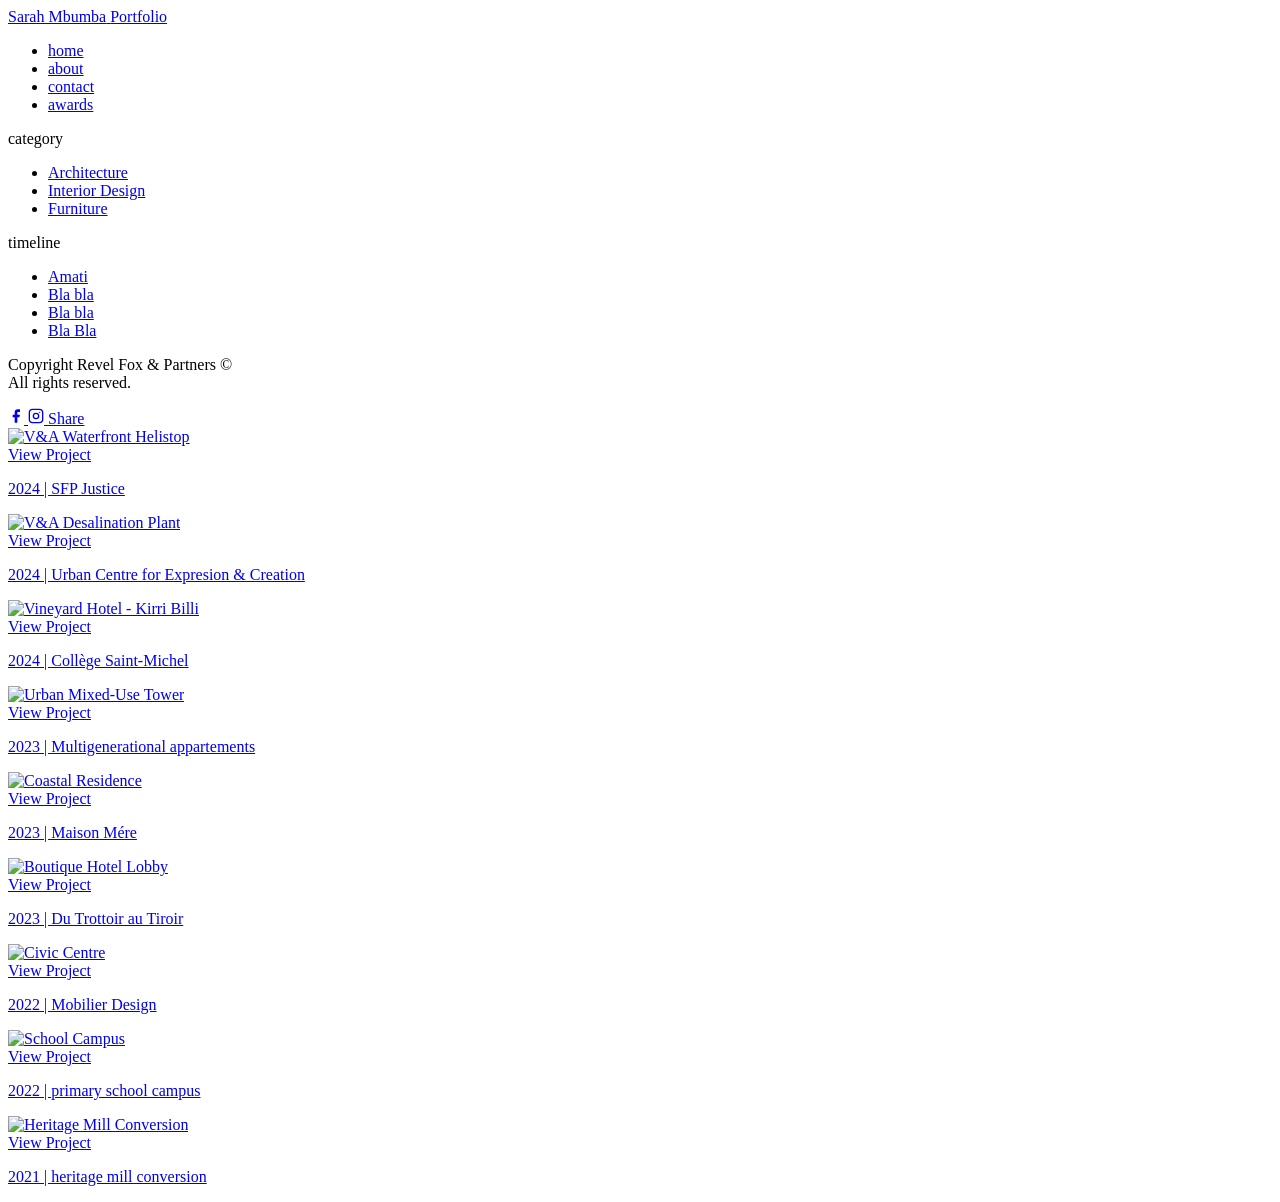
==== index.html @ c2f4e92c "Add files via upload" ====
<!DOCTYPE html>
<html lang="en">
<head>
  <meta charset="UTF-8" />
  <meta name="viewport" content="width=device-width, initial-scale=1.0" />
  <title>Revel Fox & Partners — Architects and Planners</title>
  <link rel="stylesheet" href="style.css" />
  <!-- Google Fonts: Cormorant Garamond for the logo, Lato for body -->
  <link href="https://fonts.googleapis.com/css2?family=Cormorant+Garamond:wght@400;500;600&family=Lato:wght@300;400;700&display=swap" rel="stylesheet" />
</head>
<body>

  <!-- ===================== SIDEBAR ===================== -->
  <aside class="sidebar">

    <!-- Logo -->
    <div class="sidebar-logo">
      <a href="index.html" class="logo-link">
        <span class="logo-name">Sarah Mbumba</span>
        <span class="logo-sub">Portfolio</span>
      </a>
    </div>

    <!-- Primary nav -->
    <nav class="sidebar-nav">
      <ul>
        <li><a href="index.html" class="nav-link active">home</a></li>
        <li><a href="about.html" class="nav-link">about</a></li>
        <li><a href="contact.html" class="nav-link">contact</a></li>
        <li><a href="awards.html" class="nav-link">awards</a></li>
      </ul>
    </nav>

    <!-- Category filter -->
    <div class="sidebar-section">
      <p class="sidebar-label">category</p>
      <ul>
        <li><a href="#" class="filter-link" data-filter="residential">Architecture</a></li>
        <li><a href="#" class="filter-link" data-filter="hotel-leisure">Interior Design</a></li>
        <li><a href="#" class="filter-link" data-filter="commercial">Furniture</a></li>
      </ul>
    </div>

    <!-- Experience -->
    <div class="sidebar-section">
      <p class="sidebar-label">timeline</p>
      <ul>
        <li><a href="#" class="filter-link" data-filter="current">Amati</a></li>
        <li><a href="#" class="filter-link" data-filter="2010s">Bla bla</a></li>
        <li><a href="#" class="filter-link" data-filter="2000s">Bla bla</a></li>
        <li><a href="#" class="filter-link" data-filter="1990s">Bla Bla</a></li>
      </ul>
    </div>

    <!-- Footer -->
    <div class="sidebar-footer">
      <p class="copyright">Copyright Revel Fox &amp; Partners ©<br>All rights reserved.</p>
      <div class="social-links">
        <a href="#" class="social-link" aria-label="Facebook">
          <!-- Facebook SVG icon -->
          <svg width="16" height="16" viewBox="0 0 24 24" fill="currentColor">
            <path d="M18 2h-3a5 5 0 0 0-5 5v3H7v4h3v8h4v-8h3l1-4h-4V7a1 1 0 0 1 1-1h3z"/>
          </svg>
        </a>
        <a href="#" class="social-link" aria-label="Instagram">
          <!-- Instagram SVG icon -->
          <svg width="16" height="16" viewBox="0 0 24 24" fill="none" stroke="currentColor" stroke-width="2">
            <rect x="2" y="2" width="20" height="20" rx="5" ry="5"/>
            <circle cx="12" cy="12" r="4"/>
            <circle cx="17.5" cy="6.5" r="1" fill="currentColor" stroke="none"/>
          </svg>
        </a>
        <a href="#" class="social-link share-link">Share</a>
      </div>
    </div>

  </aside>

  <!-- ===================== MAIN CONTENT ===================== -->
  <main class="main-content">

    <div class="projects-grid">

      <!-- Project 1 -->
      <a href="project.html?id=va-helistop" class="project-card">
        <div class="project-img-wrap">
          <img src="Images/Project 01.png" alt="V&A Waterfront Helistop" />
          <div class="project-overlay">
            <span>View Project</span>
          </div>
        </div>
        <p class="project-caption"><span class="project-year">2024</span> | SFP Justice</p>
      </a>

      <!-- Project 2 -->
      <a href="project.html?id=va-desalination" class="project-card">
        <div class="project-img-wrap">
          <img src="Images/Project 02.png" alt="V&A Desalination Plant" />
          <div class="project-overlay">
            <span>View Project</span>
          </div>
        </div>
        <p class="project-caption"><span class="project-year">2024</span> | Urban Centre for Expresion & Creation</p>
      </a>

      <!-- Project 3 -->
      <a href="project.html?id=vineyard-hotel" class="project-card">
        <div class="project-img-wrap">
          <img src="https://images.unsplash.com/photo-1600585154526-990dced4db0d?w=700&q=80" alt="Vineyard Hotel - Kirri Billi" />
          <div class="project-overlay">
            <span>View Project</span>
          </div>
        </div>
        <p class="project-caption"><span class="project-year">2024</span> | Collège Saint-Michel</p>
      </a>

      <!-- Project 4 -->
      <a href="project.html?id=urban-tower" class="project-card">
        <div class="project-img-wrap">
          <img src="Images/Project 04.png" alt="Urban Mixed-Use Tower" />
          <div class="project-overlay">
            <span>View Project</span>
          </div>
        </div>
        <p class="project-caption"><span class="project-year">2023</span> | Multigenerational appartements</p>
      </a>

      <!-- Project 5 -->
      <a href="project.html?id=coastal-residence" class="project-card">
        <div class="project-img-wrap">
          <img src="Images/Project 05.png" alt="Coastal Residence" />
          <div class="project-overlay">
            <span>View Project</span>
          </div>
        </div>
        <p class="project-caption"><span class="project-year">2023</span> | Maison Mére</p>
      </a>

      <!-- Project 6 -->
      <a href="project.html?id=hotel-lobby" class="project-card">
        <div class="project-img-wrap">
          <img src="Images/Project 06.png" alt="Boutique Hotel Lobby" />
          <div class="project-overlay">
            <span>View Project</span>
          </div>
        </div>
        <p class="project-caption"><span class="project-year">2023</span> | Du Trottoir au Tiroir</p>
      </a>

      <!-- Project 7 -->
      <a href="project.html?id=civic-centre" class="project-card">
        <div class="project-img-wrap">
          <img src="Images/Project 07.png" alt="Civic Centre" />
          <div class="project-overlay">
            <span>View Project</span>
          </div>
        </div>
        <p class="project-caption"><span class="project-year">2022</span> | Mobilier Design</p>
      </a>

      <!-- Project 8 -->
      <a href="project.html?id=school-campus" class="project-card">
        <div class="project-img-wrap">
          <img src="https://images.unsplash.com/photo-1580582932707-520aed937b7b?w=700&q=80" alt="School Campus" />
          <div class="project-overlay">
            <span>View Project</span>
          </div>
        </div>
        <p class="project-caption"><span class="project-year">2022</span> | primary school campus</p>
      </a>

      <!-- Project 9 -->
      <a href="project.html?id=heritage-mill" class="project-card">
        <div class="project-img-wrap">
          <img src="https://images.unsplash.com/photo-1464146072230-91cabc968266?w=700&q=80" alt="Heritage Mill Conversion" />
          <div class="project-overlay">
            <span>View Project</span>
          </div>
        </div>
        <p class="project-caption"><span class="project-year">2021</span> | heritage mill conversion</p>
      </a>

    </div><!-- /projects-grid -->

  </main>

  <script src="script.js"></script>
</body>
</html>
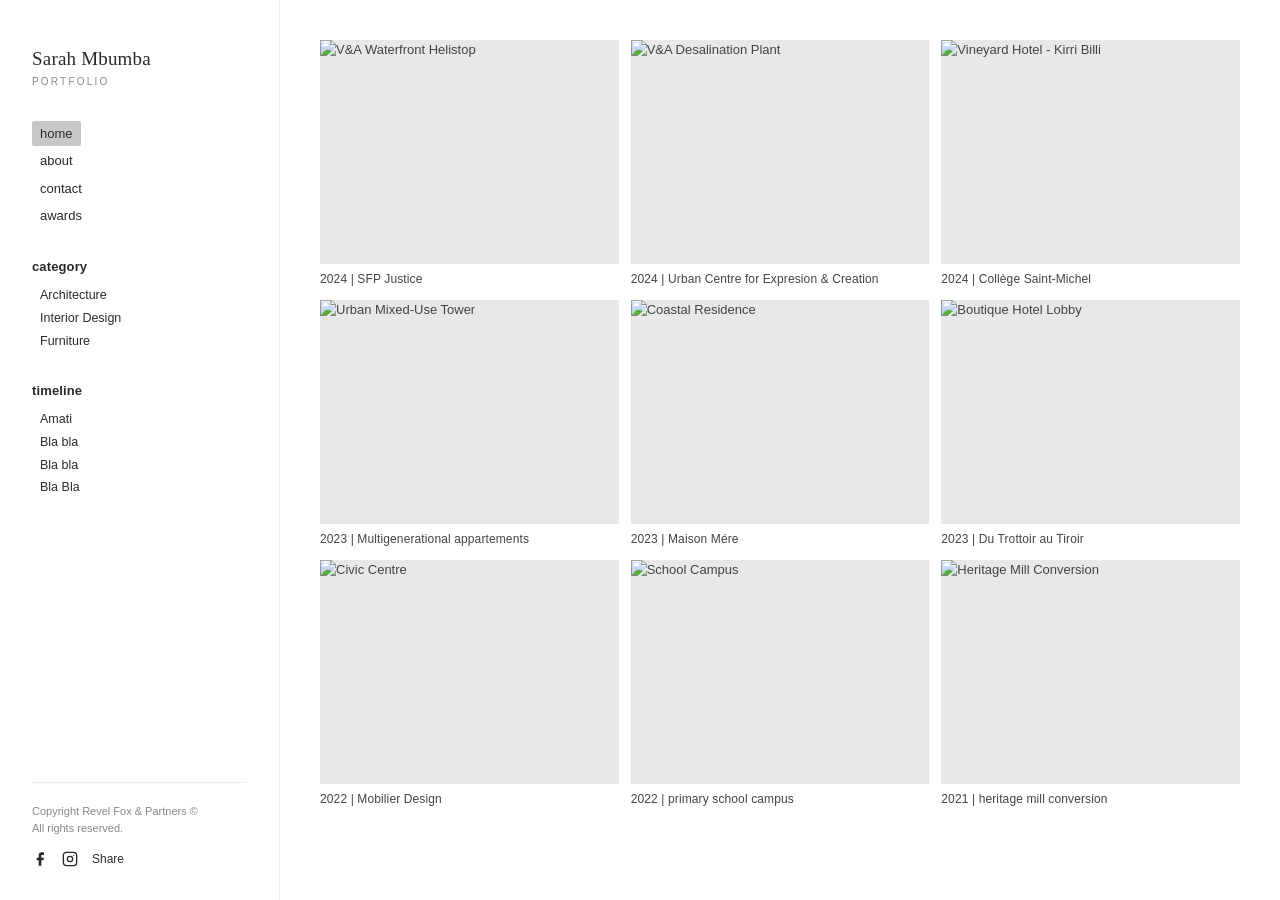
==== commit 7ddf73c6: "Update index.html" ====
--- a/index.html
+++ b/index.html
@@ -84,7 +84,7 @@
       <!-- Project 1 -->
       <a href="project.html?id=va-helistop" class="project-card">
         <div class="project-img-wrap">
-          <img src="Images/Project 01.png" alt="V&A Waterfront Helistop" />
+          <img src="Images/Project-01.png" alt="V&A Waterfront Helistop" />
           <div class="project-overlay">
             <span>View Project</span>
           </div>
@@ -95,7 +95,7 @@
       <!-- Project 2 -->
       <a href="project.html?id=va-desalination" class="project-card">
         <div class="project-img-wrap">
-          <img src="Images/Project 02.png" alt="V&A Desalination Plant" />
+          <img src="Images/Project-02.png" alt="V&A Desalination Plant" />
           <div class="project-overlay">
             <span>View Project</span>
           </div>
@@ -117,7 +117,7 @@
       <!-- Project 4 -->
       <a href="project.html?id=urban-tower" class="project-card">
         <div class="project-img-wrap">
-          <img src="Images/Project 04.png" alt="Urban Mixed-Use Tower" />
+          <img src="Images/Project-04.png" alt="Urban Mixed-Use Tower" />
           <div class="project-overlay">
             <span>View Project</span>
           </div>
@@ -128,7 +128,7 @@
       <!-- Project 5 -->
       <a href="project.html?id=coastal-residence" class="project-card">
         <div class="project-img-wrap">
-          <img src="Images/Project 05.png" alt="Coastal Residence" />
+          <img src="Images/Project-05.png" alt="Coastal Residence" />
           <div class="project-overlay">
             <span>View Project</span>
           </div>
@@ -139,7 +139,7 @@
       <!-- Project 6 -->
       <a href="project.html?id=hotel-lobby" class="project-card">
         <div class="project-img-wrap">
-          <img src="Images/Project 06.png" alt="Boutique Hotel Lobby" />
+          <img src="Images/Project-06.png" alt="Boutique Hotel Lobby" />
           <div class="project-overlay">
             <span>View Project</span>
           </div>
@@ -150,7 +150,7 @@
       <!-- Project 7 -->
       <a href="project.html?id=civic-centre" class="project-card">
         <div class="project-img-wrap">
-          <img src="Images/Project 07.png" alt="Civic Centre" />
+          <img src="Images/Project-07.png" alt="Civic Centre" />
           <div class="project-overlay">
             <span>View Project</span>
           </div>
--- a/style.css
+++ b/style.css
@@ -0,0 +1,387 @@
+/* ============================================================
+   REVEL FOX & PARTNERS — Portfolio Stylesheet
+   style.css
+   ============================================================ */
+
+/* ── Google Fonts are loaded in the HTML <head> ── */
+
+/* ────────────────────────────────────────────────
+   1. CSS VARIABLES
+──────────────────────────────────────────────── */
+:root {
+  --color-bg:          #ffffff;
+  --color-text:        #2a2a2a;
+  --color-muted:       #888888;
+  --color-accent:      #c8c8c8;       /* light grey for active pill */
+  --color-active-bg:   #c8c8c8;
+  --color-hover:       #111111;
+  --color-caption:     #444444;
+  --color-overlay:     rgba(0, 0, 0, 0.45);
+
+  --sidebar-width:     280px;
+  --grid-gap:          12px;
+  --font-display:      'Cormorant Garamond', Georgia, serif;
+  --font-body:         'Lato', sans-serif;
+}
+
+/* ────────────────────────────────────────────────
+   2. RESET & BASE
+──────────────────────────────────────────────── */
+*, *::before, *::after {
+  box-sizing: border-box;
+  margin: 0;
+  padding: 0;
+}
+
+html {
+  scroll-behavior: smooth;
+}
+
+body {
+  background-color: var(--color-bg);
+  color: var(--color-text);
+  font-family: var(--font-body);
+  font-weight: 300;
+  font-size: 13px;
+  display: flex;
+  min-height: 100vh;
+  line-height: 1.5;
+}
+
+a {
+  text-decoration: none;
+  color: inherit;
+}
+
+ul {
+  list-style: none;
+}
+
+img {
+  display: block;
+  width: 100%;
+  height: 100%;
+  object-fit: cover;
+}
+
+/* ────────────────────────────────────────────────
+   3. LAYOUT — Sidebar + Main
+──────────────────────────────────────────────── */
+
+/* --- Sidebar --- */
+.sidebar {
+  position: sticky;
+  top: 0;
+  left: 0;
+  width: var(--sidebar-width);
+  min-width: var(--sidebar-width);
+  height: 100vh;           /* full viewport height */
+  overflow-y: auto;        /* scroll if content is taller than screen */
+  padding: 48px 32px 32px 32px;
+  display: flex;
+  flex-direction: column;
+  gap: 28px;
+  border-right: 1px solid #ebebeb;
+  background-color: var(--color-bg);
+  /* Scrollbar styling */
+  scrollbar-width: thin;
+  scrollbar-color: var(--color-accent) transparent;
+}
+
+.sidebar::-webkit-scrollbar {
+  width: 4px;
+}
+.sidebar::-webkit-scrollbar-thumb {
+  background-color: var(--color-accent);
+  border-radius: 2px;
+}
+
+/* --- Main content --- */
+.main-content {
+  flex: 1;
+  padding: 40px 40px 60px 40px;
+  overflow-y: auto;
+}
+
+/* ────────────────────────────────────────────────
+   4. SIDEBAR — Logo
+──────────────────────────────────────────────── */
+.sidebar-logo {
+  margin-bottom: 4px;
+}
+
+.logo-link {
+  display: flex;
+  flex-direction: column;
+  gap: 3px;
+}
+
+.logo-name {
+  font-family: var(--font-display);
+  font-size: 19px;
+  font-weight: 500;
+  letter-spacing: 0.01em;
+  color: var(--color-text);
+  line-height: 1.2;
+}
+
+.logo-sub {
+  font-family: var(--font-body);
+  font-size: 10px;
+  font-weight: 400;
+  letter-spacing: 0.22em;
+  text-transform: uppercase;
+  color: var(--color-muted);
+}
+
+.logo-link:hover .logo-name {
+  color: var(--color-hover);
+}
+
+/* ────────────────────────────────────────────────
+   5. SIDEBAR — Navigation Links
+──────────────────────────────────────────────── */
+.sidebar-nav ul {
+  display: flex;
+  flex-direction: column;
+  gap: 2px;
+}
+
+.nav-link {
+  display: inline-block;
+  font-size: 13px;
+  font-weight: 400;
+  color: var(--color-text);
+  padding: 3px 8px;
+  border-radius: 2px;
+  transition: color 0.2s ease;
+}
+
+.nav-link:hover {
+  color: var(--color-hover);
+}
+
+.nav-link.active {
+  background-color: var(--color-active-bg);
+  color: var(--color-text);
+  font-weight: 400;
+}
+
+/* ────────────────────────────────────────────────
+   6. SIDEBAR — Category & Timeline Sections
+──────────────────────────────────────────────── */
+.sidebar-section {
+  display: flex;
+  flex-direction: column;
+  gap: 4px;
+}
+
+.sidebar-label {
+  font-size: 13px;
+  font-weight: 700;
+  color: var(--color-text);
+  margin-bottom: 4px;
+  letter-spacing: 0.01em;
+}
+
+.filter-link {
+  display: block;
+  font-size: 12.5px;
+  font-weight: 300;
+  color: var(--color-text);
+  padding: 2px 8px;
+  border-radius: 2px;
+  transition: color 0.2s ease, background-color 0.2s ease;
+  cursor: pointer;
+}
+
+.filter-link:hover {
+  color: var(--color-hover);
+}
+
+.filter-link.active {
+  background-color: var(--color-active-bg);
+  color: var(--color-text);
+}
+
+/* ────────────────────────────────────────────────
+   7. SIDEBAR — Footer & Social
+──────────────────────────────────────────────── */
+.sidebar-footer {
+  margin-top: auto;   /* push to bottom of sidebar */
+  padding-top: 20px;
+  border-top: 1px solid #ebebeb;
+  display: flex;
+  flex-direction: column;
+  gap: 12px;
+}
+
+.copyright {
+  font-size: 11px;
+  font-weight: 300;
+  color: var(--color-muted);
+  line-height: 1.6;
+}
+
+.social-links {
+  display: flex;
+  align-items: center;
+  gap: 14px;
+}
+
+.social-link {
+  color: var(--color-text);
+  transition: color 0.2s ease;
+  display: flex;
+  align-items: center;
+}
+
+.social-link:hover {
+  color: var(--color-muted);
+}
+
+.share-link {
+  font-size: 12px;
+  font-weight: 400;
+}
+
+/* ────────────────────────────────────────────────
+   8. PROJECTS GRID
+──────────────────────────────────────────────── */
+.projects-grid {
+  display: grid;
+  grid-template-columns: repeat(3, 1fr);
+  gap: var(--grid-gap);
+}
+
+/* ────────────────────────────────────────────────
+   9. PROJECT CARD
+──────────────────────────────────────────────── */
+.project-card {
+  display: block;
+  cursor: pointer;
+  color: var(--color-caption);
+}
+
+.project-img-wrap {
+  position: relative;
+  width: 100%;
+  aspect-ratio: 4 / 3;   /* keeps all images the same proportion */
+  overflow: hidden;
+  background-color: #e8e8e8; /* placeholder colour while image loads */
+}
+
+.project-img-wrap img {
+  transition: transform 0.5s ease;
+}
+
+/* Hover overlay */
+.project-overlay {
+  position: absolute;
+  inset: 0;
+  background-color: var(--color-overlay);
+  display: flex;
+  align-items: center;
+  justify-content: center;
+  opacity: 0;
+  transition: opacity 0.3s ease;
+}
+
+.project-overlay span {
+  color: #ffffff;
+  font-size: 12px;
+  font-weight: 400;
+  letter-spacing: 0.15em;
+  text-transform: uppercase;
+  border-bottom: 1px solid rgba(255,255,255,0.6);
+  padding-bottom: 2px;
+}
+
+/* Trigger hover effects */
+.project-card:hover .project-overlay {
+  opacity: 1;
+}
+
+.project-card:hover .project-img-wrap img {
+  transform: scale(1.04);
+}
+
+/* Caption below image */
+.project-caption {
+  font-size: 12px;
+  font-weight: 300;
+  color: var(--color-caption);
+  margin-top: 7px;
+  letter-spacing: 0.01em;
+  line-height: 1.4;
+}
+
+.project-year {
+  font-weight: 400;
+}
+
+/* ────────────────────────────────────────────────
+   10. RESPONSIVE — Tablet
+──────────────────────────────────────────────── */
+@media (max-width: 1024px) {
+  :root {
+    --sidebar-width: 220px;
+  }
+
+  .main-content {
+    padding: 28px 24px 48px 24px;
+  }
+
+  .projects-grid {
+    grid-template-columns: repeat(2, 1fr);
+  }
+}
+
+/* ────────────────────────────────────────────────
+   11. RESPONSIVE — Mobile
+──────────────────────────────────────────────── */
+@media (max-width: 680px) {
+  body {
+    flex-direction: column;
+  }
+
+  .sidebar {
+    position: relative;  /* no longer sticky on mobile */
+    width: 100%;
+    height: auto;
+    min-width: unset;
+    padding: 24px 24px 20px;
+    border-right: none;
+    border-bottom: 1px solid #ebebeb;
+    flex-direction: row;
+    flex-wrap: wrap;
+    align-items: flex-start;
+    gap: 20px;
+    overflow-y: visible;
+  }
+
+  .sidebar-logo {
+    width: 100%;
+    margin-bottom: 0;
+  }
+
+  .sidebar-nav ul {
+    flex-direction: row;
+    flex-wrap: wrap;
+    gap: 4px 12px;
+  }
+
+  .sidebar-footer {
+    border-top: none;
+    padding-top: 0;
+    margin-top: 0;
+  }
+
+  .main-content {
+    padding: 20px 16px 40px;
+  }
+
+  .projects-grid {
+    grid-template-columns: 1fr;
+  }
+}
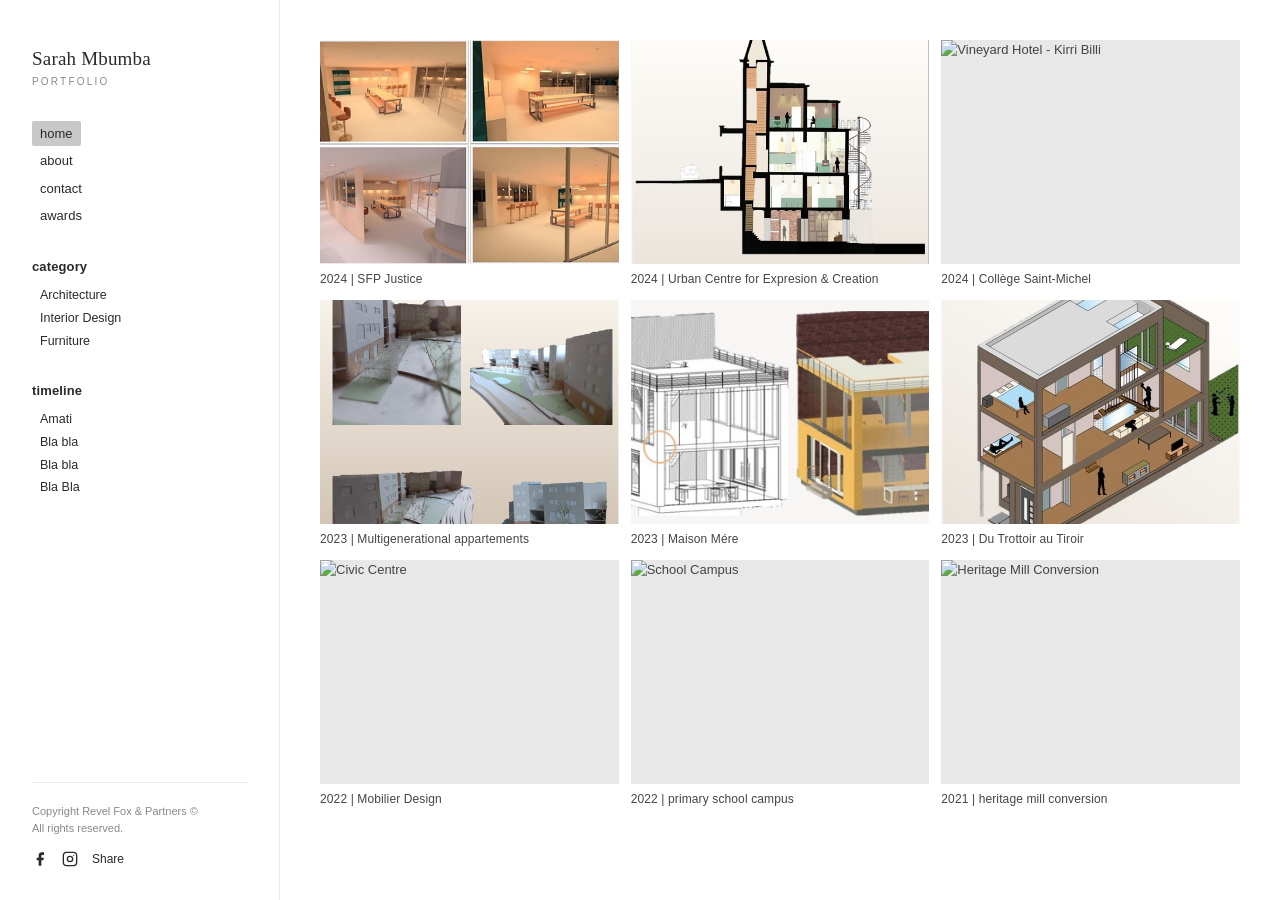
==== commit df36e73d: "Update index.html" ====
--- a/index.html
+++ b/index.html
@@ -84,7 +84,7 @@
       <!-- Project 1 -->
       <a href="project.html?id=va-helistop" class="project-card">
         <div class="project-img-wrap">
-          <img src="Images/Project-01.png" alt="V&A Waterfront Helistop" />
+          <img src="Project-01.png" alt="V&A Waterfront Helistop" />
           <div class="project-overlay">
             <span>View Project</span>
           </div>
@@ -95,7 +95,7 @@
       <!-- Project 2 -->
       <a href="project.html?id=va-desalination" class="project-card">
         <div class="project-img-wrap">
-          <img src="Images/Project-02.png" alt="V&A Desalination Plant" />
+          <img src="Project-02.png" alt="V&A Desalination Plant" />
           <div class="project-overlay">
             <span>View Project</span>
           </div>
@@ -117,7 +117,7 @@
       <!-- Project 4 -->
       <a href="project.html?id=urban-tower" class="project-card">
         <div class="project-img-wrap">
-          <img src="Images/Project-04.png" alt="Urban Mixed-Use Tower" />
+          <img src="Project-04.png" alt="Urban Mixed-Use Tower" />
           <div class="project-overlay">
             <span>View Project</span>
           </div>
@@ -128,7 +128,7 @@
       <!-- Project 5 -->
       <a href="project.html?id=coastal-residence" class="project-card">
         <div class="project-img-wrap">
-          <img src="Images/Project-05.png" alt="Coastal Residence" />
+          <img src="Project-05.png" alt="Coastal Residence" />
           <div class="project-overlay">
             <span>View Project</span>
           </div>
@@ -139,7 +139,7 @@
       <!-- Project 6 -->
       <a href="project.html?id=hotel-lobby" class="project-card">
         <div class="project-img-wrap">
-          <img src="Images/Project-06.png" alt="Boutique Hotel Lobby" />
+          <img src="Project-06.png" alt="Boutique Hotel Lobby" />
           <div class="project-overlay">
             <span>View Project</span>
           </div>
